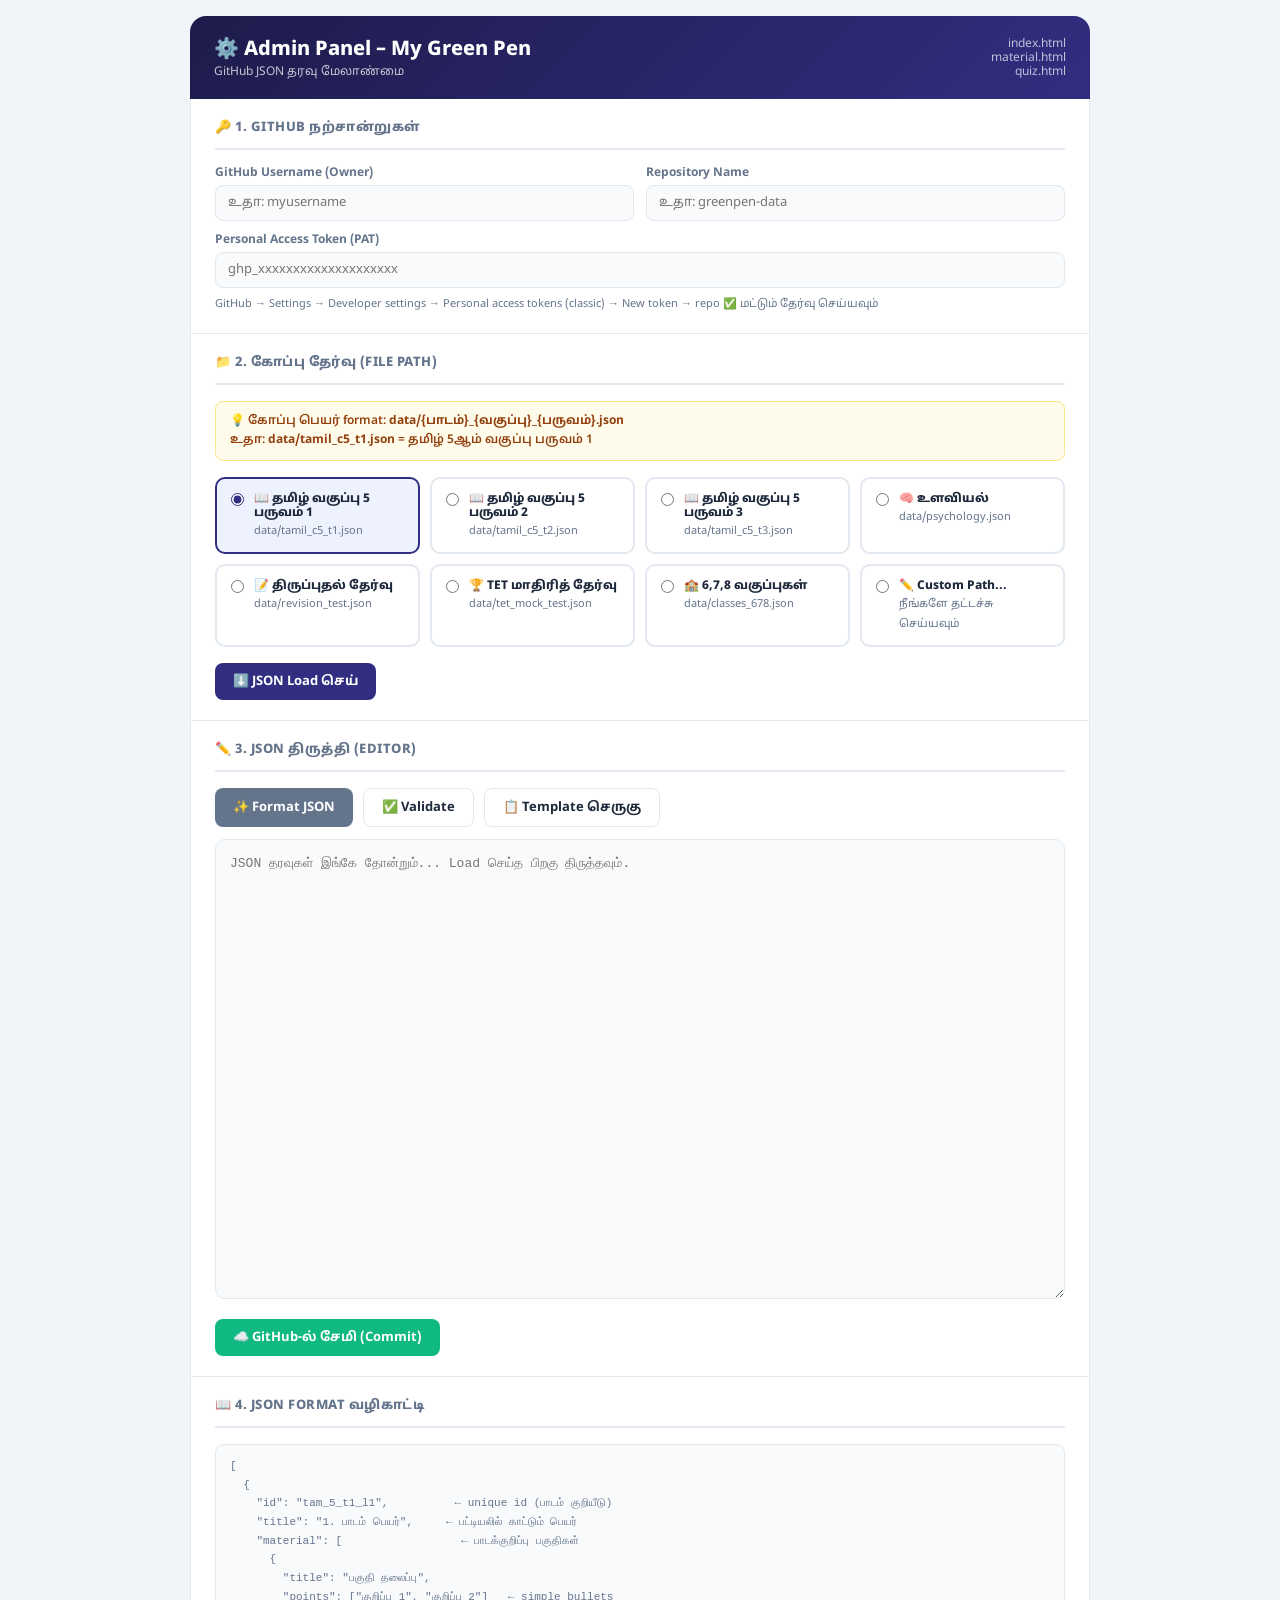
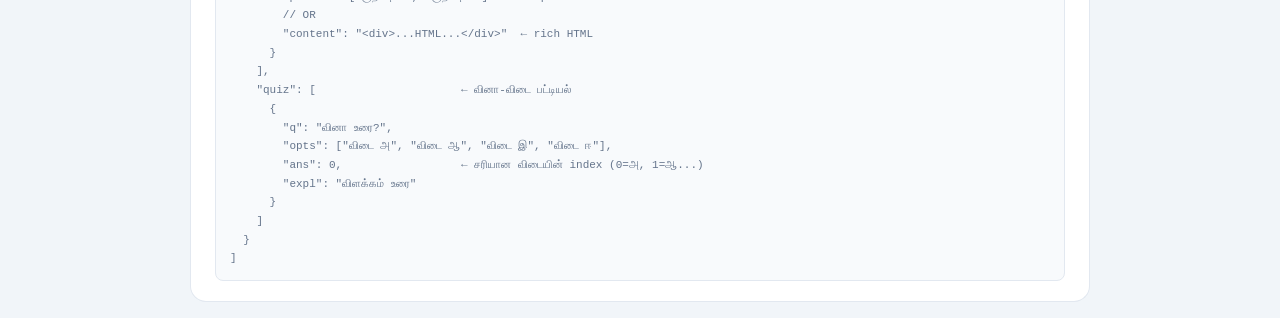
==== greenpen_app (4)/admin.html @ 09793724 "Add files via upload" ====
<!DOCTYPE html>
<html lang="ta">
<head>
<meta charset="UTF-8">
<meta name="viewport" content="width=device-width, initial-scale=1.0">
<title>Admin Panel – My Green Pen</title>
<link href="https://fonts.googleapis.com/css2?family=Noto+Sans+Tamil:wght@400;600;800&display=swap" rel="stylesheet">
<style>
:root {
  --primary: #312e81; --primary-h: #4338ca;
  --success: #10b981; --danger: #ef4444;
  --warning: #f59e0b;
  --bg: #f1f5f9; --card: #fff;
  --text: #1e293b; --muted: #64748b;
  --border: #e2e8f0;
  --font: 'Noto Sans Tamil', sans-serif;
}
* { box-sizing: border-box; margin: 0; padding: 0; font-family: var(--font); }
body { background: var(--bg); color: var(--text); padding: 16px; min-height: 100vh; }

.container { max-width: 900px; margin: 0 auto; }

/* Header */
.header {
  background: linear-gradient(135deg, #1e1b4b, #312e81);
  color: #fff; padding: 20px 24px;
  border-radius: 16px 16px 0 0;
  display: flex; align-items: center; justify-content: space-between;
}
.header h1 { font-size: 20px; font-weight: 800; }
.header-sub { font-size: 12px; opacity: 0.75; margin-top: 3px; }

/* Cards */
.card {
  background: var(--card); padding: 20px 24px;
  border: 1px solid var(--border);
  border-top: none; margin-bottom: 0;
}
.card:last-child { border-radius: 0 0 16px 16px; }
.section-title {
  font-size: 13px; font-weight: 800; color: var(--muted);
  letter-spacing: 0.5px; text-transform: uppercase;
  padding-bottom: 12px; margin-bottom: 16px;
  border-bottom: 2px solid var(--border);
  display: flex; align-items: center; gap: 8px;
}

/* Form */
.form-grid { display: grid; grid-template-columns: 1fr 1fr; gap: 12px; }
@media (max-width: 600px) { .form-grid { grid-template-columns: 1fr; } }
.form-group { display: flex; flex-direction: column; gap: 5px; }
.form-group label { font-size: 12px; font-weight: 700; color: var(--muted); }
.form-control {
  padding: 9px 12px;
  border: 1.5px solid var(--border);
  border-radius: 8px; font-size: 13px;
  font-family: var(--font); outline: none;
  background: #f8fafc; color: var(--text);
  transition: border 0.2s, background 0.2s;
}
.form-control:focus { border-color: var(--primary); background: #fff; box-shadow: 0 0 0 3px rgba(49,46,129,0.08); }
.help { font-size: 11px; color: var(--muted); margin-top: 3px; line-height: 1.5; }

/* File selector */
.file-grid { display: grid; grid-template-columns: repeat(auto-fill, minmax(200px, 1fr)); gap: 10px; margin-bottom: 16px; }
.file-card {
  border: 2px solid var(--border); border-radius: 10px;
  padding: 12px 14px; cursor: pointer;
  transition: border-color 0.15s, background 0.15s;
  display: flex; align-items: flex-start; gap: 10px;
}
.file-card:hover  { border-color: #a5b4fc; background: #f5f3ff; }
.file-card.active { border-color: var(--primary); background: #eef2ff; }
.file-card input  { margin-top: 2px; accent-color: var(--primary); flex-shrink: 0; }
.file-card-info strong { font-size: 12px; font-weight: 800; color: var(--text); display: block; }
.file-card-info span  { font-size: 11px; color: var(--muted); }

/* Custom path */
.custom-path-wrap { margin-top: 4px; display: none; }
.custom-path-wrap.show { display: block; }

/* Buttons */
.btn-row { display: flex; gap: 10px; flex-wrap: wrap; }
.btn {
  padding: 10px 18px; border: none; border-radius: 8px;
  font-size: 13px; font-weight: 700; cursor: pointer;
  display: inline-flex; align-items: center; gap: 6px;
  font-family: var(--font); transition: opacity 0.2s, transform 0.1s;
}
.btn:active { transform: scale(0.97); }
.btn:hover  { opacity: 0.88; }
.btn-primary { background: var(--primary); color: #fff; }
.btn-success { background: var(--success); color: #fff; }
.btn-slate   { background: #64748b; color: #fff; }
.btn-outline { background: transparent; border: 1.5px solid var(--border); color: var(--text); }

/* Editor */
.editor-wrap { position: relative; }
#jsonEditor {
  width: 100%; height: 460px;
  padding: 14px; font-family: 'Courier New', monospace;
  font-size: 13px; border: 1.5px solid var(--border);
  border-radius: 10px; resize: vertical;
  background: #f8fafc; line-height: 1.6; outline: none;
  color: var(--text);
  transition: border 0.2s;
}
#jsonEditor:focus { border-color: var(--primary); background: #fff; }

/* Status */
.status-box {
  padding: 10px 14px; border-radius: 8px;
  font-size: 13px; font-weight: 700;
  display: none; margin-top: 12px;
  animation: fadeIn 0.2s ease;
}
.status-box.show-ok  { display: flex; align-items: center; gap: 8px; background: #d1fae5; color: #065f46; border: 1px solid #6ee7b7; }
.status-box.show-err { display: flex; align-items: center; gap: 8px; background: #fee2e2; color: #991b1b; border: 1px solid #fca5a5; }
.status-box.show-info{ display: flex; align-items: center; gap: 8px; background: #e0e7ff; color: var(--primary); border: 1px solid #a5b4fc; }

@keyframes fadeIn { from { opacity:0; transform:translateY(3px); } to { opacity:1; transform:translateY(0); } }

/* Info bar */
.info-bar {
  background: #fffbeb; border: 1px solid #fde68a;
  border-radius: 8px; padding: 10px 14px;
  font-size: 12px; color: #92400e; font-weight: 600;
  margin-bottom: 16px; line-height: 1.6;
}

/* JSON format guide */
.format-guide {
  background: #f8fafc; border: 1px solid var(--border);
  border-radius: 8px; padding: 12px 14px;
  font-size: 11px; color: var(--muted);
  font-family: monospace; line-height: 1.7;
  margin-top: 8px; white-space: pre-wrap; word-break: break-all;
}
</style>
</head>
<body>

<div class="container">

  <!-- Header -->
  <div class="header">
    <div>
      <h1>⚙️ Admin Panel – My Green Pen</h1>
      <div class="header-sub">GitHub JSON தரவு மேலாண்மை</div>
    </div>
    <div style="font-size:12px;opacity:0.7;text-align:right;">
      index.html<br>material.html<br>quiz.html
    </div>
  </div>

  <!-- SECTION 1: GitHub Credentials -->
  <div class="card">
    <div class="section-title">🔑 1. GitHub நற்சான்றுகள்</div>
    <div class="form-grid">
      <div class="form-group">
        <label>GitHub Username (Owner)</label>
        <input type="text" id="ghOwner" class="form-control" placeholder="உதா: myusername" autocomplete="off" spellcheck="false">
      </div>
      <div class="form-group">
        <label>Repository Name</label>
        <input type="text" id="ghRepo"  class="form-control" placeholder="உதா: greenpen-data" autocomplete="off" spellcheck="false">
      </div>
      <div class="form-group" style="grid-column:1/-1;">
        <label>Personal Access Token (PAT)</label>
        <input type="password" id="ghToken" class="form-control" placeholder="ghp_xxxxxxxxxxxxxxxxxxxx">
        <div class="help">GitHub → Settings → Developer settings → Personal access tokens (classic) → New token → repo ✅ மட்டும் தேர்வு செய்யவும்</div>
      </div>
    </div>
  </div>

  <!-- SECTION 2: File Selection -->
  <div class="card">
    <div class="section-title">📁 2. கோப்பு தேர்வு (File Path)</div>

    <div class="info-bar">
      💡 கோப்பு பெயர் format: <strong>data/{பாடம்}_{வகுப்பு}_{பருவம்}.json</strong><br>
      உதா: <strong>data/tamil_c5_t1.json</strong> = தமிழ் 5ஆம் வகுப்பு பருவம் 1
    </div>

    <div class="file-grid" id="fileGrid">
      <!-- Populated by JS -->
    </div>

    <div class="custom-path-wrap" id="customWrap">
      <div class="form-group">
        <label>Custom File Path</label>
        <input type="text" id="customPath" class="form-control" placeholder="data/tamil_c4_t2.json">
        <div class="help">data/ என்று ஆரம்பிக்கவும். உதா: data/english_c3_t1.json</div>
      </div>
    </div>

    <div class="btn-row" style="margin-top:16px;">
      <button class="btn btn-primary" onclick="fetchJSON()">⬇️ JSON Load செய்</button>
    </div>
    <div class="status-box" id="fetchStatus"></div>
  </div>

  <!-- SECTION 3: JSON Editor -->
  <div class="card">
    <div class="section-title">✏️ 3. JSON திருத்தி (Editor)</div>

    <div class="btn-row" style="margin-bottom:12px;">
      <button class="btn btn-slate" onclick="formatJSON()">✨ Format JSON</button>
      <button class="btn btn-outline" onclick="validateJSON()">✅ Validate</button>
      <button class="btn btn-outline" onclick="insertTemplate()">📋 Template செருகு</button>
    </div>

    <div class="editor-wrap">
      <textarea id="jsonEditor" placeholder="JSON தரவுகள் இங்கே தோன்றும்... Load செய்த பிறகு திருத்தவும்."></textarea>
    </div>

    <div class="btn-row" style="margin-top:14px;">
      <button class="btn btn-success" onclick="commitJSON()">☁️ GitHub-ல் சேமி (Commit)</button>
    </div>
    <div class="status-box" id="saveStatus"></div>
  </div>

  <!-- SECTION 4: Format Reference -->
  <div class="card">
    <div class="section-title">📖 4. JSON Format வழிகாட்டி</div>
    <div class="format-guide">[
  {
    "id": "tam_5_t1_l1",          ← unique id (பாடம் குறியீடு)
    "title": "1. பாடம் பெயர்",     ← பட்டியலில் காட்டும் பெயர்
    "material": [                  ← பாடக்குறிப்பு பகுதிகள்
      {
        "title": "பகுதி தலைப்பு",
        "points": ["குறிப்பு 1", "குறிப்பு 2"]   ← simple bullets
        // OR
        "content": "&lt;div&gt;...HTML...&lt;/div&gt;"  ← rich HTML
      }
    ],
    "quiz": [                      ← வினா-விடை பட்டியல்
      {
        "q": "வினா உரை?",
        "opts": ["விடை அ", "விடை ஆ", "விடை இ", "விடை ஈ"],
        "ans": 0,                  ← சரியான விடையின் index (0=அ, 1=ஆ...)
        "expl": "விளக்கம் உரை"
      }
    ]
  }
]</div>
  </div>

</div>

<script>
// ═══════════════════════════════════════════════════
//  PRE-DEFINED FILE LIST
// ═══════════════════════════════════════════════════
var FILES = [
  { path:'data/tamil_c5_t1.json',      label:'தமிழ் வகுப்பு 5 பருவம் 1',    icon:'📖' },
  { path:'data/tamil_c5_t2.json',      label:'தமிழ் வகுப்பு 5 பருவம் 2',    icon:'📖' },
  { path:'data/tamil_c5_t3.json',      label:'தமிழ் வகுப்பு 5 பருவம் 3',    icon:'📖' },
  { path:'data/psychology.json',       label:'உளவியல்',                       icon:'🧠' },
  { path:'data/revision_test.json',    label:'திருப்புதல் தேர்வு',            icon:'📝' },
  { path:'data/tet_mock_test.json',    label:'TET மாதிரித் தேர்வு',           icon:'🏆' },
  { path:'data/classes_678.json',      label:'6,7,8 வகுப்புகள்',              icon:'🏫' },
  { path:'custom',                     label:'Custom Path...',                 icon:'✏️' }
];

var currentSHA = null;
var selectedPath = FILES[0].path;

// Render file cards
(function renderFiles() {
  var grid = document.getElementById('fileGrid');
  grid.innerHTML = FILES.map(function(f, i) {
    return '<label class="file-card' + (i===0?' active':'') + '" onclick="selectFile(\'' + f.path + '\',this)">'
         + '<input type="radio" name="filePick" value="' + f.path + '"' + (i===0?' checked':'') + '>'
         + '<div class="file-card-info">'
         +   '<strong>' + f.icon + ' ' + f.label + '</strong>'
         +   '<span>' + (f.path !== 'custom' ? f.path : 'நீங்களே தட்டச்சு செய்யவும்') + '</span>'
         + '</div>'
         + '</label>';
  }).join('');
})();

function selectFile(path, el) {
  selectedPath = path;
  document.querySelectorAll('.file-card').forEach(function(c){ c.classList.remove('active'); });
  el.classList.add('active');
  var wrap = document.getElementById('customWrap');
  wrap.classList.toggle('show', path === 'custom');
}

function getFilePath() {
  return selectedPath === 'custom'
    ? document.getElementById('customPath').value.trim()
    : selectedPath;
}

// ═══════════════════════════════════════════════════
//  BASE64 HELPERS
// ═══════════════════════════════════════════════════
function utf8_to_b64(str) { return window.btoa(unescape(encodeURIComponent(str))); }
function b64_to_utf8(str) { return decodeURIComponent(escape(window.atob(str.replace(/\s/g,'')))); }

function getGH() {
  return {
    owner: document.getElementById('ghOwner').value.trim(),
    repo:  document.getElementById('ghRepo').value.trim(),
    token: document.getElementById('ghToken').value.trim()
  };
}

// ═══════════════════════════════════════════════════
//  STATUS HELPERS
// ═══════════════════════════════════════════════════
function setStatus(elId, msg, type) {
  var el = document.getElementById(elId);
  el.textContent = msg;
  el.className = 'status-box show-' + type;
  if (type === 'ok') setTimeout(function(){ el.className='status-box'; }, 5000);
}

// ═══════════════════════════════════════════════════
//  FETCH FROM GITHUB
// ═══════════════════════════════════════════════════
async function fetchJSON() {
  var gh   = getGH();
  var path = getFilePath();
  if (!gh.owner || !gh.repo || !gh.token || !path) {
    setStatus('fetchStatus', '⚠️ அனைத்து விவரங்களையும் நிரப்பவும்!', 'err'); return;
  }
  setStatus('fetchStatus', '⏳ GitHub-லிருந்து பெறுகிறது...', 'info');
  var url = 'https://api.github.com/repos/' + gh.owner + '/' + gh.repo + '/contents/' + path;
  try {
    var res = await fetch(url, { headers: { 'Authorization':'token '+gh.token, 'Accept':'application/vnd.github.v3+json' }});
    if (res.status === 404) {
      currentSHA = null;
      var template = getTemplate();
      document.getElementById('jsonEditor').value = template;
      setStatus('fetchStatus', 'ℹ️ கோப்பு இல்லை — புதிய template தயார்! திருத்தி சேமிக்கவும்.', 'info');
      return;
    }
    if (!res.ok) throw new Error('HTTP ' + res.status);
    var data = await res.json();
    currentSHA = data.sha;
    var content = b64_to_utf8(data.content);
    document.getElementById('jsonEditor').value = content;
    formatJSON();
    setStatus('fetchStatus', '✅ கோப்பு வெற்றிகரமாக ஏற்றப்பட்டது! (' + path + ')', 'ok');
  } catch(e) {
    setStatus('fetchStatus', '❌ பிழை: ' + e.message, 'err');
  }
}

// ═══════════════════════════════════════════════════
//  FORMAT / VALIDATE
// ═══════════════════════════════════════════════════
function formatJSON() {
  var ed = document.getElementById('jsonEditor');
  try {
    ed.value = JSON.stringify(JSON.parse(ed.value), null, 2);
  } catch(e) {
    setStatus('saveStatus', '❌ JSON வடிவம் தவறு: ' + e.message, 'err');
  }
}

function validateJSON() {
  try {
    var parsed = JSON.parse(document.getElementById('jsonEditor').value);
    if (!Array.isArray(parsed)) { setStatus('saveStatus', '❌ JSON array [ ] வடிவில் இருக்க வேண்டும்!', 'err'); return; }
    var issues = [];
    parsed.forEach(function(l, i) {
      if (!l.id)       issues.push('பாடம் ' + (i+1) + ': id இல்லை');
      if (!l.title)    issues.push('பாடம் ' + (i+1) + ': title இல்லை');
      if (!l.material) issues.push('பாடம் ' + (i+1) + ': material இல்லை');
      if (!l.quiz)     issues.push('பாடம் ' + (i+1) + ': quiz இல்லை');
    });
    if (issues.length > 0) {
      setStatus('saveStatus', '⚠️ ' + issues.join(' | '), 'err');
    } else {
      setStatus('saveStatus', '✅ JSON சரியாக உள்ளது! ' + parsed.length + ' பாடங்கள் உள்ளன.', 'ok');
    }
  } catch(e) {
    setStatus('saveStatus', '❌ JSON பிழை: ' + e.message, 'err');
  }
}

// ═══════════════════════════════════════════════════
//  INSERT TEMPLATE
// ═══════════════════════════════════════════════════
function getTemplate() {
  return JSON.stringify([
    {
      "id": "subj_cls_term_l1",
      "title": "1. பாடம் பெயர்",
      "material": [
        { "title": "முக்கிய குறிப்புகள்", "points": ["குறிப்பு 1", "குறிப்பு 2", "குறிப்பு 3"] },
        { "title": "சொல்லர்த்தங்கள்",     "points": ["சொல் 1 — பொருள் 1", "சொல் 2 — பொருள் 2"] }
      ],
      "quiz": [
        { "q": "கேள்வி 1?", "opts": ["விடை அ", "விடை ஆ", "விடை இ", "விடை ஈ"], "ans": 0, "expl": "விளக்கம்" },
        { "q": "கேள்வி 2?", "opts": ["விடை அ", "விடை ஆ", "விடை இ", "விடை ஈ"], "ans": 1, "expl": "விளக்கம்" }
      ]
    }
  ], null, 2);
}
function insertTemplate() {
  if (document.getElementById('jsonEditor').value.trim() && !confirm('தற்போதைய உள்ளடக்கம் மாற்றப்படும். தொடரவா?')) return;
  document.getElementById('jsonEditor').value = getTemplate();
  setStatus('saveStatus', 'ℹ️ Template செருகப்பட்டது. id மற்றும் title-ஐ மாற்றவும்.', 'info');
}

// ═══════════════════════════════════════════════════
//  COMMIT TO GITHUB
// ═══════════════════════════════════════════════════
async function commitJSON() {
  var gh      = getGH();
  var path    = getFilePath();
  var content = document.getElementById('jsonEditor').value;

  if (!gh.owner || !gh.repo || !gh.token || !path || !content) {
    setStatus('saveStatus', '⚠️ அனைத்து விவரங்களும் மற்றும் JSON தரவும் தேவை!', 'err'); return;
  }
  try { JSON.parse(content); } catch(e) {
    setStatus('saveStatus', '❌ JSON பிழை உள்ளது. சரிசெய்து சேமிக்கவும்: ' + e.message, 'err'); return;
  }

  var url      = 'https://api.github.com/repos/' + gh.owner + '/' + gh.repo + '/contents/' + path;
  var bodyData = { message: 'Update ' + path + ' via Admin Panel', content: utf8_to_b64(content) };
  if (currentSHA) bodyData.sha = currentSHA;

  setStatus('saveStatus', '⏳ GitHub-ல் சேமிக்கப்படுகிறது...', 'info');

  try {
    var res = await fetch(url, {
      method: 'PUT',
      headers: { 'Authorization':'token '+gh.token, 'Accept':'application/vnd.github.v3+json', 'Content-Type':'application/json' },
      body: JSON.stringify(bodyData)
    });
    if (!res.ok) { var err = await res.json(); throw new Error(err.message || 'Commit failed'); }
    var resData = await res.json();
    currentSHA = resData.content.sha;
    setStatus('saveStatus', '✅ வெற்றிகரமாக சேமிக்கப்பட்டது! 🎉 (' + path + ')', 'ok');
  } catch(e) {
    setStatus('saveStatus', '❌ சேமிப்பில் பிழை: ' + e.message, 'err');
  }
}

// Auto-fill from localStorage if available
(function() {
  document.getElementById('ghOwner').value = localStorage.getItem('gh_owner') || '';
  document.getElementById('ghRepo').value  = localStorage.getItem('gh_repo')  || '';
  document.getElementById('ghToken').value = localStorage.getItem('gh_token') || '';
})();
</script>
</body>
</html>
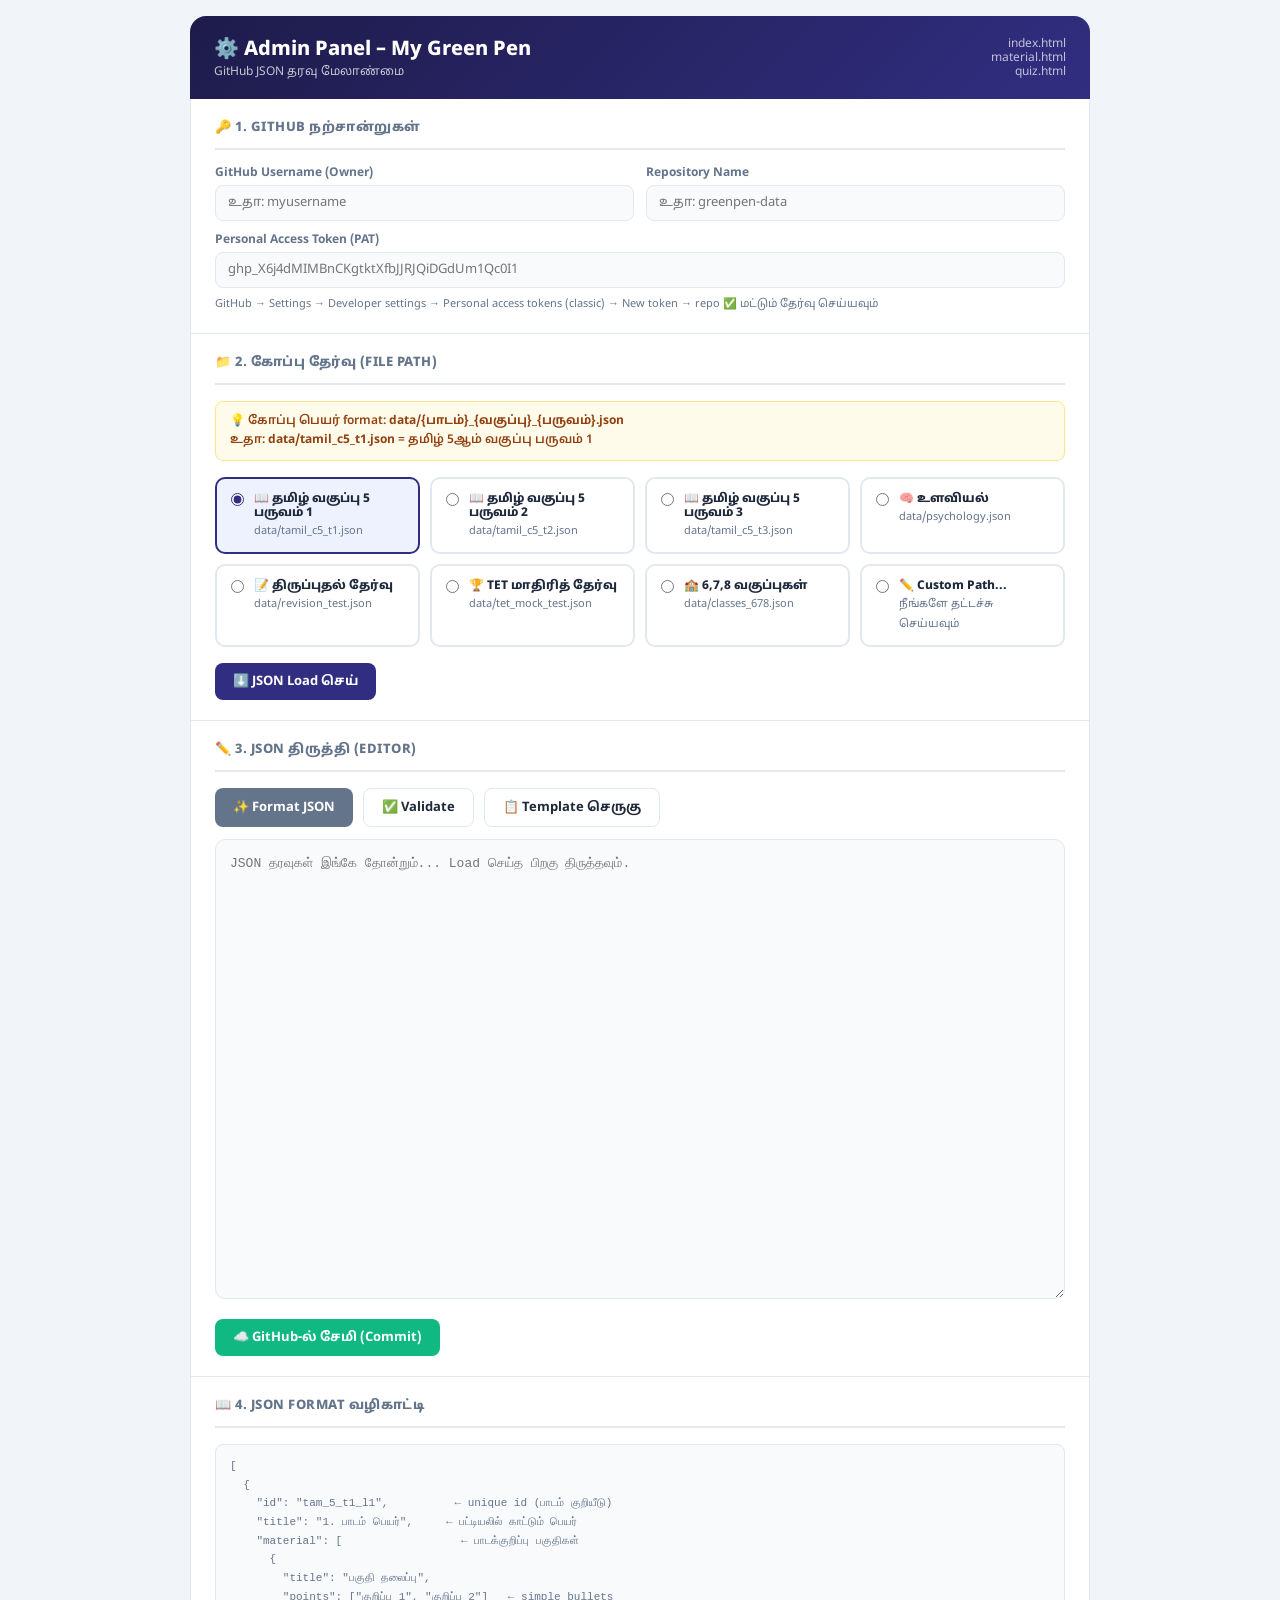
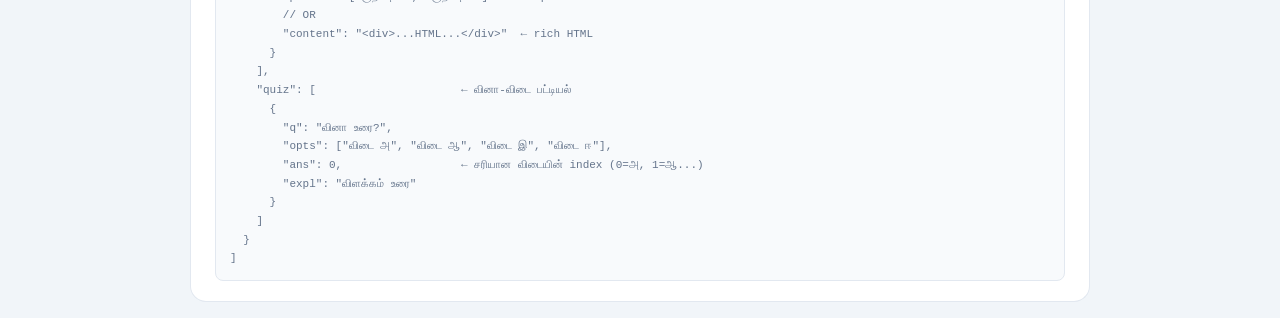
==== commit 0dd60eed: "Update admin.html" ====
--- a/greenpen_app (4)/admin.html
+++ b/greenpen_app (4)/admin.html
@@ -167,7 +167,7 @@
       </div>
       <div class="form-group" style="grid-column:1/-1;">
         <label>Personal Access Token (PAT)</label>
-        <input type="password" id="ghToken" class="form-control" placeholder="ghp_xxxxxxxxxxxxxxxxxxxx">
+        <input type="password" id="ghToken" class="form-control" placeholder="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">
         <div class="help">GitHub → Settings → Developer settings → Personal access tokens (classic) → New token → repo ✅ மட்டும் தேர்வு செய்யவும்</div>
       </div>
     </div>
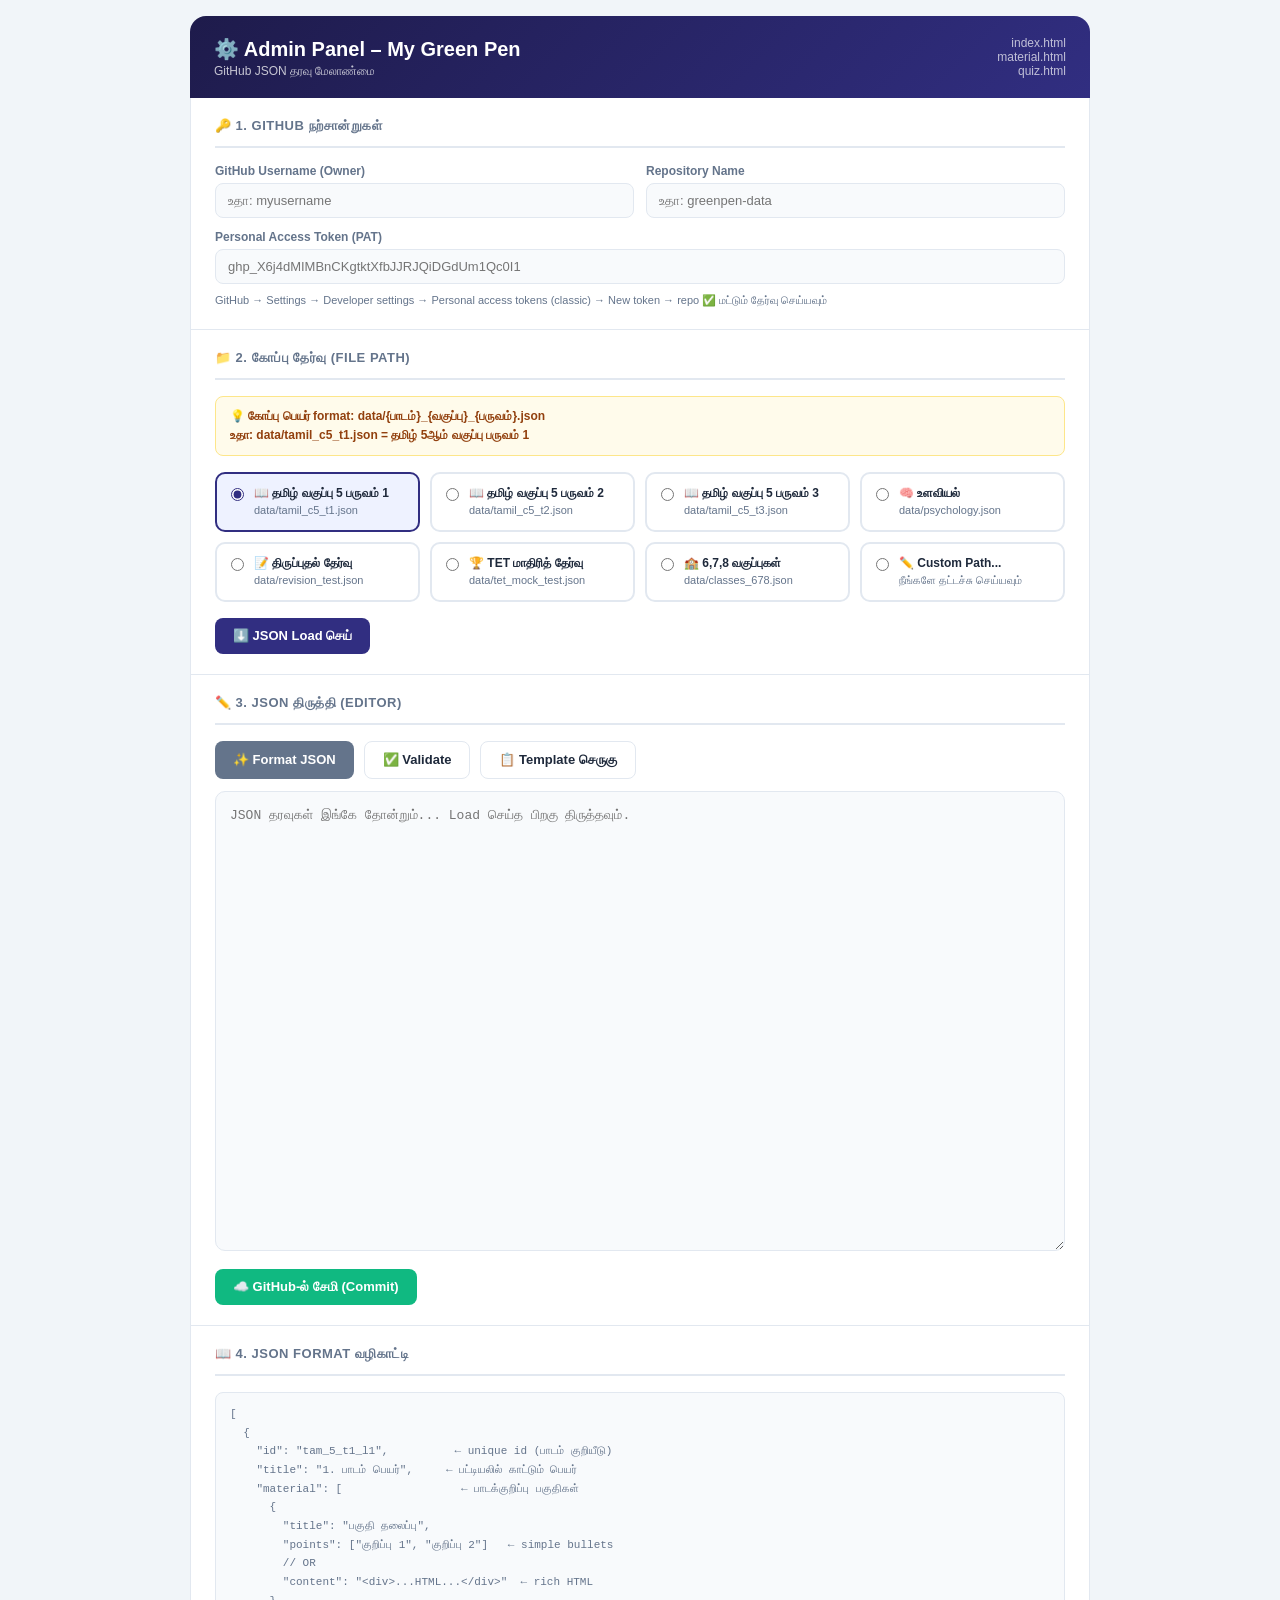
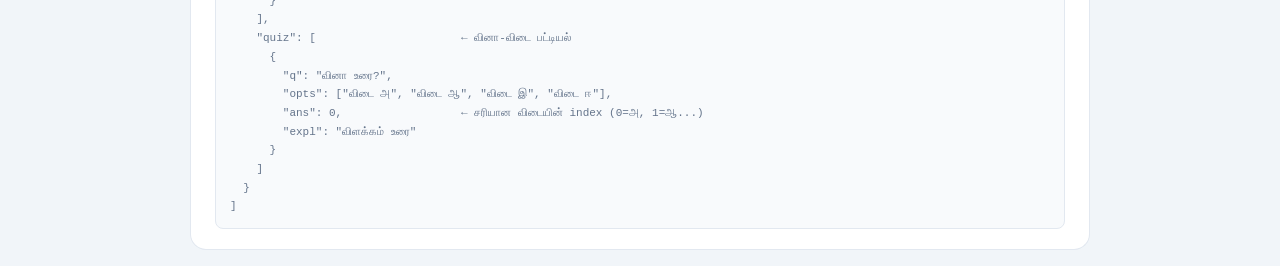
==== commit 774c3602: "Add files via upload" ====
--- a/greenpen_app (4)/admin.html
+++ b/greenpen_app (4)/admin.html
@@ -4,7 +4,7 @@
 <meta charset="UTF-8">
 <meta name="viewport" content="width=device-width, initial-scale=1.0">
 <title>Admin Panel – My Green Pen</title>
-<link href="https://fonts.googleapis.com/css2?family=Noto+Sans+Tamil:wght@400;600;800&display=swap" rel="stylesheet">
+<!-- Offline mode: system Tamil font -->
 <style>
 :root {
   --primary: #312e81; --primary-h: #4338ca;
